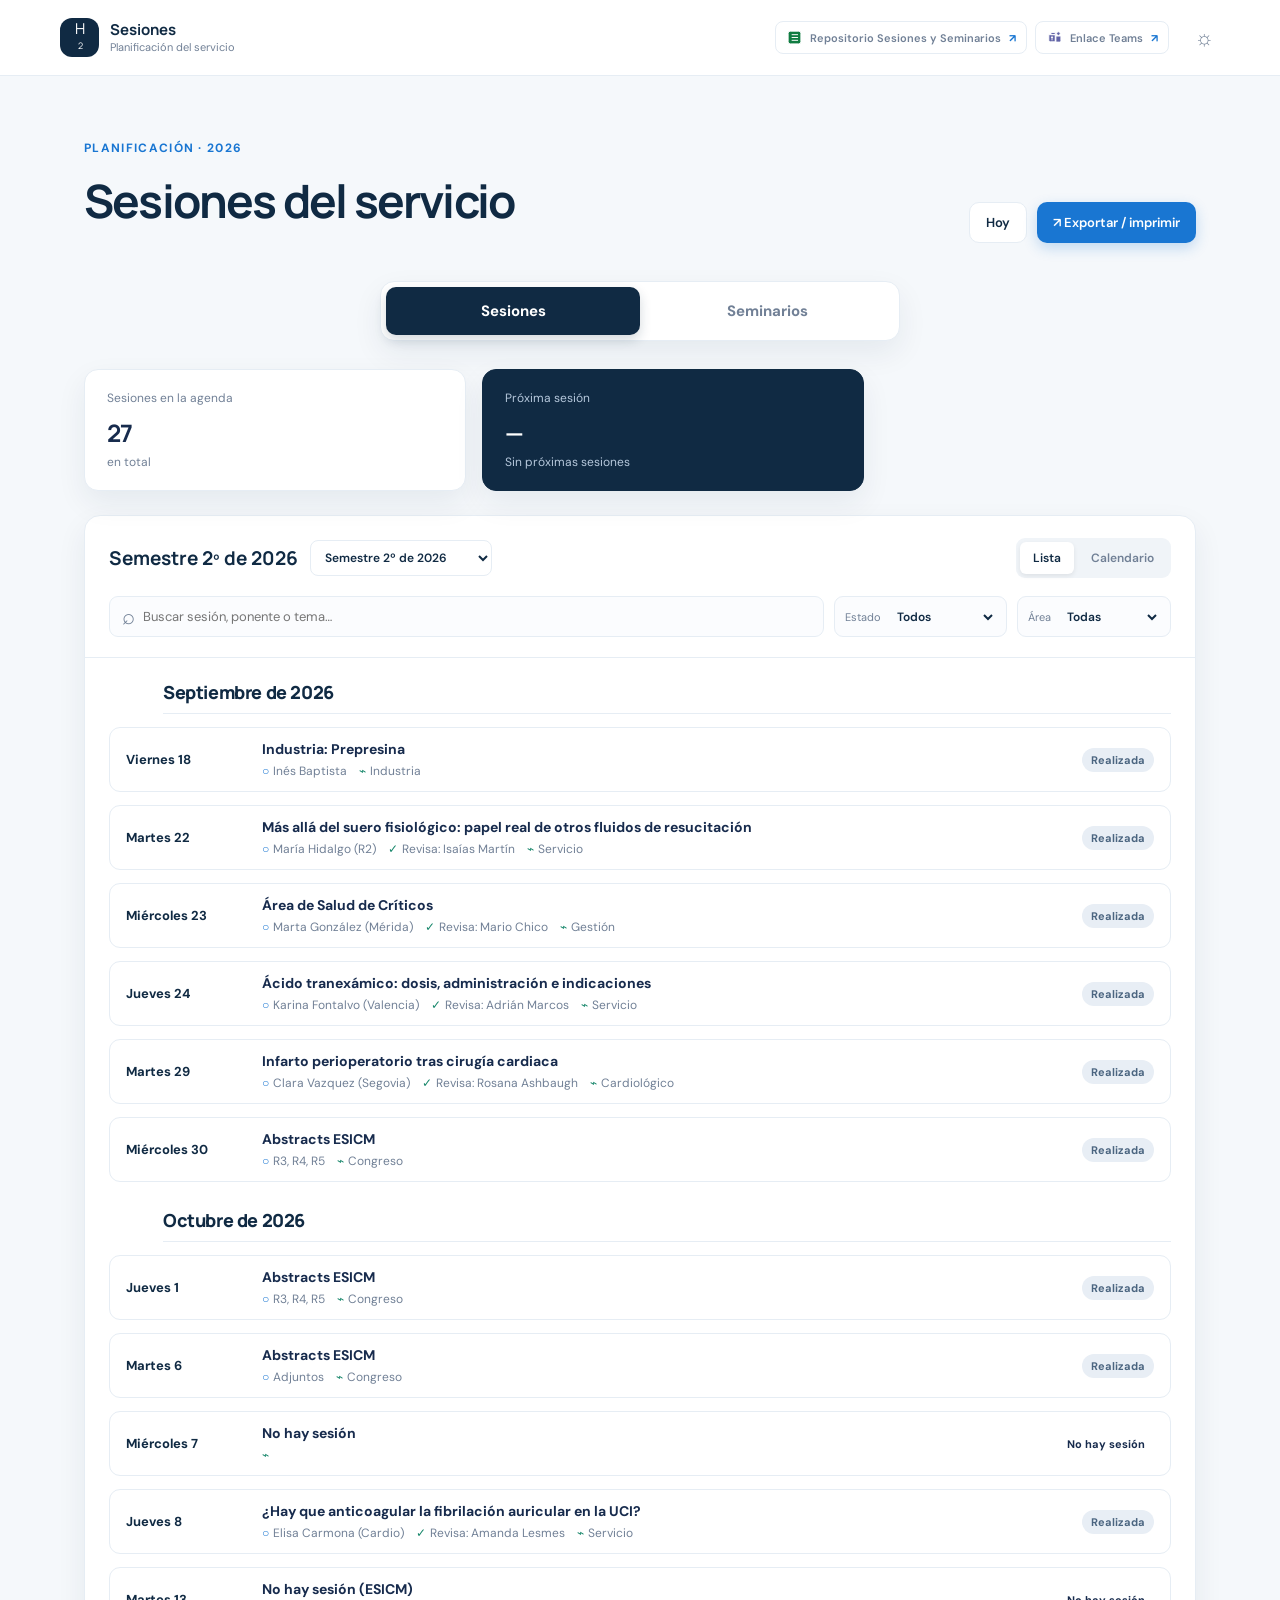
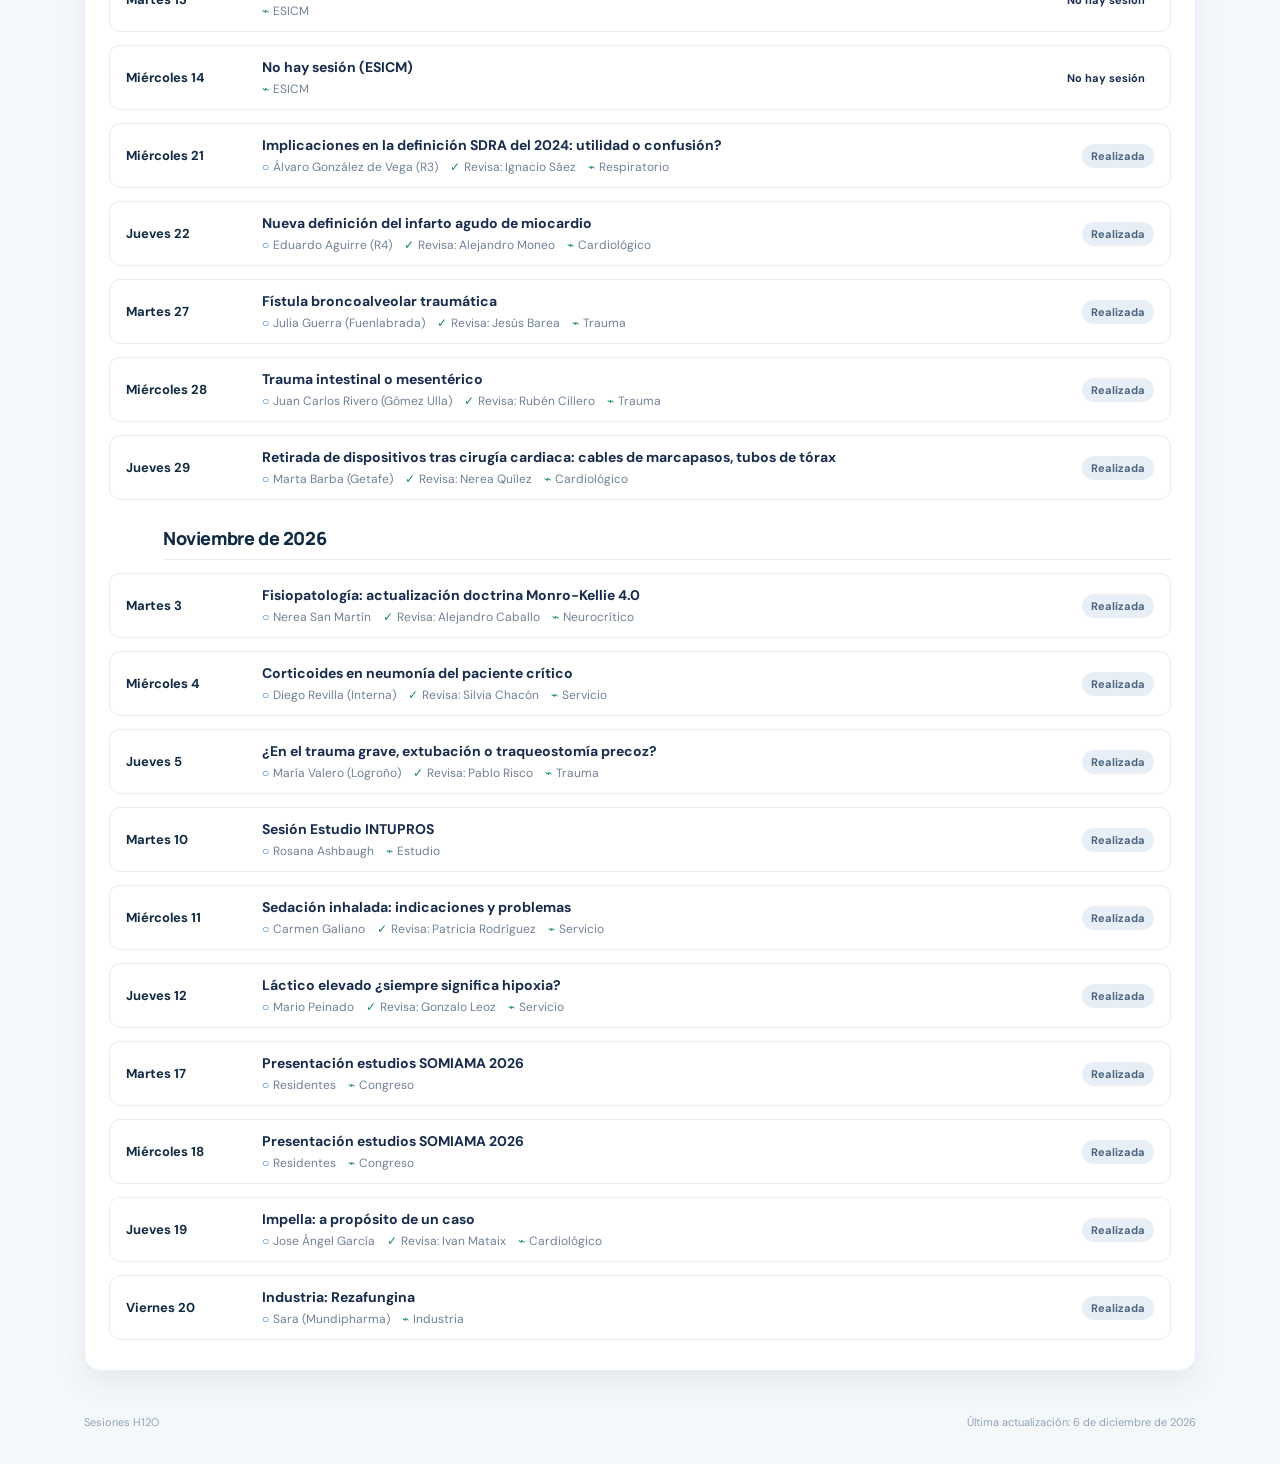
==== index.html @ ca8dd26e "Publish sessions and seminars agenda with local editor" ====
<!doctype html>
<html lang="es">
  <head>
    <meta charset="utf-8" />
    <meta name="viewport" content="width=device-width, initial-scale=1" />
    <meta name="theme-color" content="#102a43" />
    <title>Sesiones H12O | Planificación del servicio</title>
    <link rel="preconnect" href="https://fonts.googleapis.com" />
    <link rel="preconnect" href="https://fonts.gstatic.com" crossorigin />
    <link href="https://fonts.googleapis.com/css2?family=DM+Sans:wght@400;500;600;700&family=Manrope:wght@600;700;800&display=swap" rel="stylesheet" />
    <link rel="stylesheet" href="styles.css" />
  </head>
  <body>
    <header class="topbar">
      <a class="brand" href="#inicio" aria-label="Sesiones H12O, inicio">
        <span class="brand-mark">H<sub>2</sub>O</span>
        <span><strong>Sesiones</strong><small>Planificación del servicio</small></span>
      </a>
      <nav class="quick-links" aria-label="Enlaces rápidos">
        <a href="https://aiccm-my.sharepoint.com/:l:/g/personal/adrian_marcos_salud_madrid_org/JABqm1ikIPjQRIf4wmFkmtsaAZ9BObHApLgQug81bmZ-JEw?e=C9XsF9" target="_blank" rel="noopener"><svg class="ms-icon lists-icon" viewBox="0 0 24 24" aria-hidden="true"><rect x="3" y="3" width="18" height="18" rx="3"/><path d="M8 8h9M8 12h9M8 16h9M5.5 8h.01M5.5 12h.01M5.5 16h.01"/></svg><span>Repositorio Sesiones y Seminarios</span><b>↗</b></a>
        <a href="https://teams.microsoft.com/dl/launcher/launcher.html?url=%2F_%23%2Fl%2Fmeetup-join%2F19%3Ameeting_ZWM1ODY1NWEtOTNmMS00Y2UwLWI1NTAtMTExMzU0YTQxMTEw%40thread.v2%2F0%3Fcontext%3D%257b%2522Tid%2522%253a%2522281412e0-2f0e-4e2b-8790-1e1d44ea0a80%2522%252c%2522Oid%2522%253a%252284a345af-5e17-43b2-ba12-8ec4741c9b93%2522%252c%2522MessageId%2522%253a%25220%2522%257d%26anon%3Dtrue&type=meetup-join&deeplinkId=9195bc55-68a2-4620-807c-265ca3826a7e&directDl=true&msLaunch=true&enableMobilePage=true" target="_blank" rel="noopener"><svg class="ms-icon teams-icon" viewBox="0 0 24 24" aria-hidden="true"><circle cx="17.5" cy="6.5" r="2.5"/><path d="M14 10h7v6.5a2 2 0 0 1-2 2h-5zM4 8h9v10H6a2 2 0 0 1-2-2zM7 5h6v3H7zM7 12h3M8.5 10v6"/></svg><span>Enlace Teams</span><b>↗</b></a>
      </nav>
      <button class="icon-button" id="themeToggle" aria-label="Cambiar tema">☼</button>
    </header>

    <main id="inicio" class="shell">
      <section class="hero">
        <div>
          <p class="eyebrow">Planificación · 2026</p>
          <h1 id="pageTitle">Sesiones del servicio</h1>
        </div>
        <div class="hero-actions">
          <button class="button button-ghost" id="todayButton">Hoy</button>
          <button class="button button-primary" id="printButton">↗ Exportar / imprimir</button>
        </div>
      </section>

      <div class="mode-toggle" role="tablist" aria-label="Tipo de actividad">
        <button class="mode-button active" data-mode="sessions" role="tab">Sesiones</button>
        <button class="mode-button" data-mode="seminarios" role="tab">Seminarios</button>
      </div>

      <section class="stats" aria-label="Resumen de la agenda">
        <article class="stat-card"><span class="stat-label">Sesiones en la agenda</span><strong id="monthCount">0</strong><span class="stat-note">en total</span></article>
        <article class="stat-card accent"><span class="stat-label">Próxima sesión</span><strong id="nextDate">—</strong><span class="stat-note" id="nextTitle">Sin próximas sesiones</span></article>
      </section>

      <section id="agenda" class="workspace-panel">
        <div class="panel-toolbar">
          <div class="month-picker">
            <h2 id="monthTitle">Toda la agenda</h2>
            <select id="monthFilter" aria-label="Seleccionar semestre">
              <option value="all">Toda la agenda</option>
            </select>
          </div>
          <div class="view-switcher" role="tablist" aria-label="Vista de la agenda">
            <button class="view-button active" data-view="list" role="tab">Lista</button>
            <button class="view-button" data-view="calendar" role="tab">Calendario</button>
          </div>
        </div>

        <div class="filters">
          <label class="search-box"><span>⌕</span><input id="searchInput" type="search" placeholder="Buscar sesión, ponente o tema…" /></label>
          <label class="select-box"><span>Estado</span><select id="formatFilter"><option value="all">Todos</option></select></label>
          <label class="select-box"><span>Área</span><select id="areaFilter"><option value="all">Todas</option></select></label>
        </div>

        <div id="agendaView" class="agenda-view"></div>
        <div id="emptyState" class="empty-state" hidden><span class="empty-icon">◌</span><h3>No hay sesiones que coincidan</h3><p>Prueba a cambiar la búsqueda o los filtros.</p></div>
      </section>

    </main>

    <footer id="archivo" class="footer"><span>Sesiones H12O</span><span>Última actualización: <time id="updatedAt"></time></span></footer>
    <script src="data.js"></script>
    <script src="seminarios/data.js"></script>
    <script src="app.js"></script>
  </body>
</html>
---- styles.css ----
:root { --navy:#102a43; --blue:#1976d2; --blue-soft:#e8f1fb; --ink:#172b4d; --muted:#718096; --line:#e6edf4; --canvas:#f5f8fb; --white:#fff; --green:#16866a; --amber:#ad6b00; --shadow:0 12px 30px rgba(16,42,67,.07); }
* { box-sizing:border-box; }
html { scroll-behavior:smooth; }
body { margin:0; background:var(--canvas); color:var(--ink); font-family:'DM Sans',sans-serif; }
.topbar { height:76px; padding:0 max(24px, calc((100vw - 1160px)/2)); display:flex; align-items:center; justify-content:space-between; background:var(--white); border-bottom:1px solid var(--line); }
.brand { display:flex; align-items:center; gap:11px; color:var(--navy); text-decoration:none; }
.brand-mark { width:39px; height:39px; display:grid; place-items:center; border-radius:12px; background:var(--navy); color:white; font-family:Manrope,sans-serif; font-size:15px; letter-spacing:-1px; }
.brand-mark sub { font-size:9px; }
.brand strong,.brand small { display:block; line-height:1.15; }.brand strong { font-family:Manrope,sans-serif; font-size:15px; }.brand small { color:var(--muted); font-size:11px; margin-top:3px; }
.quick-links { display:flex; align-items:center; gap:8px; margin-left:auto; margin-right:20px; }.quick-links a { display:flex; align-items:center; gap:7px; color:var(--muted); text-decoration:none; border:1px solid var(--line); border-radius:8px; padding:7px 10px; font-size:11px; font-weight:600; background:var(--white); }.quick-links a:hover { color:var(--blue); border-color:#b9d4ef; }.quick-links b { color:var(--blue); margin-left:1px; font-weight:700; }.ms-icon { width:17px; height:17px; flex:0 0 17px; }.lists-icon { fill:#107c41; stroke:#fff; stroke-width:1.35; }.teams-icon { fill:#6264a7; stroke:#fff; stroke-width:1.25; }
.topnav { display:flex; gap:28px; height:100%; align-items:center; }.topnav a { color:var(--muted); text-decoration:none; font-size:14px; font-weight:600; height:100%; display:grid; place-items:center; border-bottom:2px solid transparent; }.topnav a.active,.topnav a:hover { color:var(--navy); border-color:var(--blue); }
.icon-button,.round-button { border:0; background:transparent; color:var(--muted); cursor:pointer; }.icon-button { font-size:21px; }
.shell { max-width:1160px; margin:auto; padding:64px 24px 44px; }.hero { display:flex; justify-content:space-between; align-items:flex-end; gap:24px; margin-bottom:38px; }.eyebrow { color:var(--blue); font-weight:700; font-size:12px; letter-spacing:.11em; text-transform:uppercase; margin:0 0 13px; }.hero h1 { font-family:Manrope,sans-serif; font-size:clamp(30px,4vw,46px); letter-spacing:-1.8px; margin:0 0 11px; color:var(--navy); }.hero-copy { color:var(--muted); margin:0; font-size:16px; }.hero-actions { display:flex; gap:10px; }.button { border:0; border-radius:10px; padding:11px 16px; font:600 13px 'DM Sans'; cursor:pointer; }.button-primary { background:var(--blue); color:white; box-shadow:0 5px 14px rgba(25,118,210,.24); }.button-ghost { color:var(--navy); background:white; border:1px solid var(--line); }
.mode-toggle { display:flex; width:min(520px,100%); margin:0 auto 28px; padding:5px; border:1px solid var(--line); border-radius:14px; background:var(--white); box-shadow:var(--shadow); }.mode-button { flex:1; border:0; border-radius:10px; padding:14px 18px; background:transparent; color:var(--muted); font:700 15px 'DM Sans'; cursor:pointer; }.mode-button.active { background:var(--navy); color:white; box-shadow:0 5px 12px rgba(16,42,67,.18); }
.stats { display:grid; grid-template-columns:repeat(2,minmax(0,1fr)); gap:16px; margin-bottom:24px; max-width:780px; }.stat-card { background:var(--white); border:1px solid var(--line); border-radius:14px; padding:20px 22px; box-shadow:var(--shadow); }.stat-card.accent { background:var(--navy); color:white; border-color:var(--navy); }.stat-label,.stat-note { display:block; font-size:12px; }.stat-label { color:var(--muted); margin-bottom:10px; }.accent .stat-label,.accent .stat-note { color:#b6c8dc; }.stat-card strong { display:block; font-family:Manrope,sans-serif; font-size:24px; letter-spacing:-.7px; margin-bottom:5px; }.stat-note { color:var(--muted); }
.workspace-panel { background:var(--white); border:1px solid var(--line); border-radius:16px; box-shadow:var(--shadow); overflow:hidden; }.panel-toolbar { display:flex; align-items:center; justify-content:space-between; padding:22px 24px 18px; }.month-picker { display:flex; align-items:center; gap:13px; }.month-picker h2 { min-width:174px; text-align:center; margin:0; font:700 19px Manrope,sans-serif; color:var(--navy); }.round-button { width:28px; height:28px; font-size:28px; line-height:20px; border-radius:50%; }.round-button:hover { background:var(--blue-soft); color:var(--blue); }.view-switcher { display:flex; gap:4px; background:#f0f4f8; padding:4px; border-radius:9px; }.view-button { border:0; padding:8px 13px; border-radius:6px; background:transparent; color:var(--muted); font:600 12px 'DM Sans'; cursor:pointer; }.view-button.active { background:white; color:var(--navy); box-shadow:0 2px 5px rgba(0,0,0,.08); }
.filters { display:flex; gap:10px; padding:0 24px 20px; border-bottom:1px solid var(--line); }.search-box,.select-box { border:1px solid var(--line); border-radius:9px; display:flex; align-items:center; background:#fbfcfe; }.search-box { flex:1; padding:0 12px; gap:8px; }.search-box span { font-size:22px; color:var(--muted); }.search-box input { border:0; outline:0; background:transparent; padding:11px 0; width:100%; font:13px 'DM Sans'; color:var(--ink); }.select-box { padding:0 10px; gap:8px; }.select-box span { color:var(--muted); font-size:11px; }.select-box select { border:0; outline:0; background:transparent; color:var(--navy); font:600 12px 'DM Sans'; padding:10px 4px; }
.agenda-view { padding:10px 24px 22px; }.day-group { margin-top:13px; }.session-row { display:grid; grid-template-columns:120px 1fr auto; align-items:center; gap:16px; margin:0 0 8px; padding:12px 16px; border:1px solid var(--line); border-radius:11px; transition:.2s ease; }.session-row:hover { border-color:#b9d4ef; box-shadow:0 5px 16px rgba(25,118,210,.09); transform:translateY(-1px); }.session-day { color:var(--navy); font-weight:700; font-size:13px; }.session-title { font-size:14px; font-weight:700; margin-bottom:5px; }.session-meta { display:flex; gap:12px; color:var(--muted); font-size:12px; flex-wrap:wrap; }.session-meta span::before { margin-right:4px; }.session-meta .owner::before { content:'○'; color:var(--blue); }.session-meta .reviewer::before { content:'✓'; color:var(--green); }.session-meta .area::before { content:'⌁'; color:var(--green); }.badge { white-space:nowrap; padding:5px 9px; border-radius:99px; font-size:11px; font-weight:700; }.badge-programada { background:#e7f6ef; color:var(--green); }.badge-no-hay-sesion { background:#f2f4f7; color:var(--muted); }
.calendar { display:grid; grid-template-columns:repeat(7,1fr); gap:1px; background:var(--line); border:1px solid var(--line); }.calendar-head { background:#f7f9fc; padding:12px; color:var(--muted); font-size:11px; font-weight:700; text-transform:uppercase; }.calendar-cell { min-height:115px; padding:9px; background:white; }.calendar-date { font-weight:700; font-size:12px; color:var(--muted); }.calendar-event { margin-top:8px; padding:7px; border-radius:7px; background:var(--blue-soft); color:var(--navy); font-size:11px; line-height:1.3; }.calendar-event strong { display:block; font-size:10px; color:var(--blue); margin-bottom:2px; }.empty-state { padding:50px 20px 62px; text-align:center; }.empty-icon { font-size:34px; color:#aac0d5; }.empty-state h3 { margin:10px 0 5px; font:700 17px Manrope,sans-serif; }.empty-state p { color:var(--muted); font-size:13px; margin:0; }
.info-strip { display:flex; justify-content:space-between; align-items:center; margin-top:22px; padding:18px 22px; background:var(--blue-soft); border-radius:14px; color:var(--navy); }.info-strip>div { display:flex; align-items:center; gap:13px; }.strip-icon { width:32px; height:32px; display:grid; place-items:center; background:white; border-radius:9px; color:var(--blue); }.info-strip strong { font-size:13px; }.info-strip p { margin:3px 0 0; color:#57708b; font-size:12px; }.info-strip a { color:var(--blue); text-decoration:none; font-weight:700; font-size:12px; }.info-strip a span { font-size:18px; margin-left:4px; }.footer { max-width:1160px; margin:auto; padding:0 24px 35px; display:flex; justify-content:space-between; color:#91a2b5; font-size:11px; }
@media (max-width:700px) { .topbar { height:auto; min-height:66px; padding:12px 16px; flex-wrap:wrap; gap:10px; }.quick-links { order:3; width:100%; margin:0; }.quick-links a { flex:1; text-align:center; overflow:hidden; text-overflow:ellipsis; white-space:nowrap; }.shell { padding:38px 14px 30px; }.hero { display:block; }.hero-actions { margin-top:22px; }.button { flex:1; }.stats { gap:8px; }.stat-card { padding:15px 12px; }.stat-card strong { font-size:18px; }.stat-note { font-size:10px; }.panel-toolbar { padding:18px 14px 15px; display:block; }.view-switcher { margin-top:16px; width:max-content; }.filters { padding:0 14px 15px; flex-wrap:wrap; }.search-box { flex-basis:100%; }.select-box { flex:1; }.agenda-view { padding:9px 14px 16px; }.session-row { grid-template-columns:95px 1fr auto; gap:8px; margin-left:0; padding:10px 8px; }.session-day { font-size:11px; }.session-title { font-size:12px; }.session-meta { grid-column:2; grid-row:2; }.session-row .badge { grid-column:3; grid-row:1; }.calendar-cell { min-height:88px; padding:5px; }.calendar-head { padding:8px 3px; font-size:9px; text-align:center; }.calendar-event { padding:4px; font-size:9px; }.info-strip { align-items:flex-start; gap:15px; }.info-strip a { display:none; }.footer { padding:0 14px 25px; } }
@media (prefers-color-scheme:dark) { }
body .badge-realizada { background:#e8eef5; color:#4b6580; }
body.dark { --canvas:#0b1726; --white:#122238; --ink:#e7eef7; --navy:#f2f7fc; --muted:#9db0c5; --line:#263b52; --blue-soft:#183b5b; --shadow:0 12px 30px rgba(0,0,0,.18); }
body.dark .topbar, body.dark .stat-card, body.dark .workspace-panel, body.dark .calendar-cell { background:var(--white); }
body.dark .search-box, body.dark .select-box, body.dark .calendar-head { background:#0e1c2e; }
body.dark .view-switcher { background:#0e1c2e; }
body.dark .view-button.active { background:#203650; }
body.dark .button-ghost { background:var(--white); color:var(--navy); }
body.dark .calendar-event { color:#dceafa; }
.month-block { margin-bottom:26px; }.month-block:last-child { margin-bottom:0; }.month-block > h3 { margin:12px 0 7px 54px; color:var(--navy); font:800 18px Manrope,sans-serif; letter-spacing:-.4px; border-bottom:1px solid var(--line); padding-bottom:9px; }
.month-picker { display:flex; align-items:center; gap:12px; }.month-picker select { border:1px solid var(--line); border-radius:8px; background:var(--white); color:var(--navy); padding:8px 28px 8px 10px; font:600 12px 'DM Sans'; }.calendar-month { margin:12px 0 24px; }.calendar-month h3 { margin:0 0 10px; font:800 18px Manrope,sans-serif; color:var(--navy); }.calendar-event { display:flex; flex-direction:column; gap:3px; }.calendar-event strong { font-size:11px; line-height:1.25; }.calendar-event span { font-size:10px; color:var(--muted); line-height:1.25; }.calendar-event em { margin-top:2px; font-size:9px; color:var(--blue); font-style:normal; font-weight:700; }
@media print {
  @page { size:A4; margin:12mm; }
  body { background:#fff; color:#172b4d; }
  .topbar, .hero-actions, .mode-toggle, .stats, .filters, .info-strip, .footer, .empty-state, .panel-toolbar { display:none !important; }
  .shell { max-width:none; padding:0; }
  .workspace-panel { border:0; box-shadow:none; }
  .agenda-view { padding:0; }
  .month-block { margin-bottom:0; break-before:auto; break-after:auto; break-inside:auto; page-break-before:auto; page-break-after:auto; page-break-inside:auto; }
  .month-block:last-child { margin-bottom:0; }
  .month-block > h3 { break-before:auto; break-after:avoid; page-break-before:auto; page-break-after:avoid; }
  .day-group, .session-row { break-inside:auto; page-break-inside:auto; }
  .calendar-month { height:auto; max-height:none; min-height:0; overflow:visible; break-after:page; page-break-after:always; }
  .calendar-month:last-child { break-after:auto; page-break-after:auto; }
  .calendar-month h3 { margin:0 0 4mm; font-size:15px; }
  .calendar { height:auto; grid-auto-rows:minmax(24mm, auto); }
  .calendar-head { padding:2mm 1mm; font-size:8px; }
  .calendar-cell { min-height:24mm; height:auto; padding:1.5mm; overflow:hidden; }
  .calendar-date { font-size:9px; }
  .calendar-event { margin-top:1mm; padding:1.2mm; gap:.7mm; max-height:22mm; overflow:hidden; font-size:6.5px; line-height:1.05; }
  .calendar-event strong { display:-webkit-box; -webkit-line-clamp:3; -webkit-box-orient:vertical; overflow:hidden; font-size:6.5px; line-height:1.05; }
  .calendar-event span { display:block; white-space:nowrap; overflow:hidden; text-overflow:ellipsis; font-size:6.5px; line-height:1.08; }
  .calendar-event em { font-size:6px; line-height:1; }
  .month-block > h3 { margin:0 0 5px; padding-bottom:5px; font-size:16px; }
  .day-group { margin-top:5px; }
  .day-heading { padding:3px 0; gap:8px; }
  .day-heading time { width:27px; height:27px; font-size:11px; }
  .day-name, .day-date { font-size:10px; }
  .session-row { margin:0 0 3px; padding:5px 7px; gap:8px; grid-template-columns:30mm 1fr auto; }
  .session-day, .session-meta, .badge { font-size:9px; }
  .session-title { font-size:10px; margin-bottom:2px; }
  .badge { padding:3px 5px; }
}
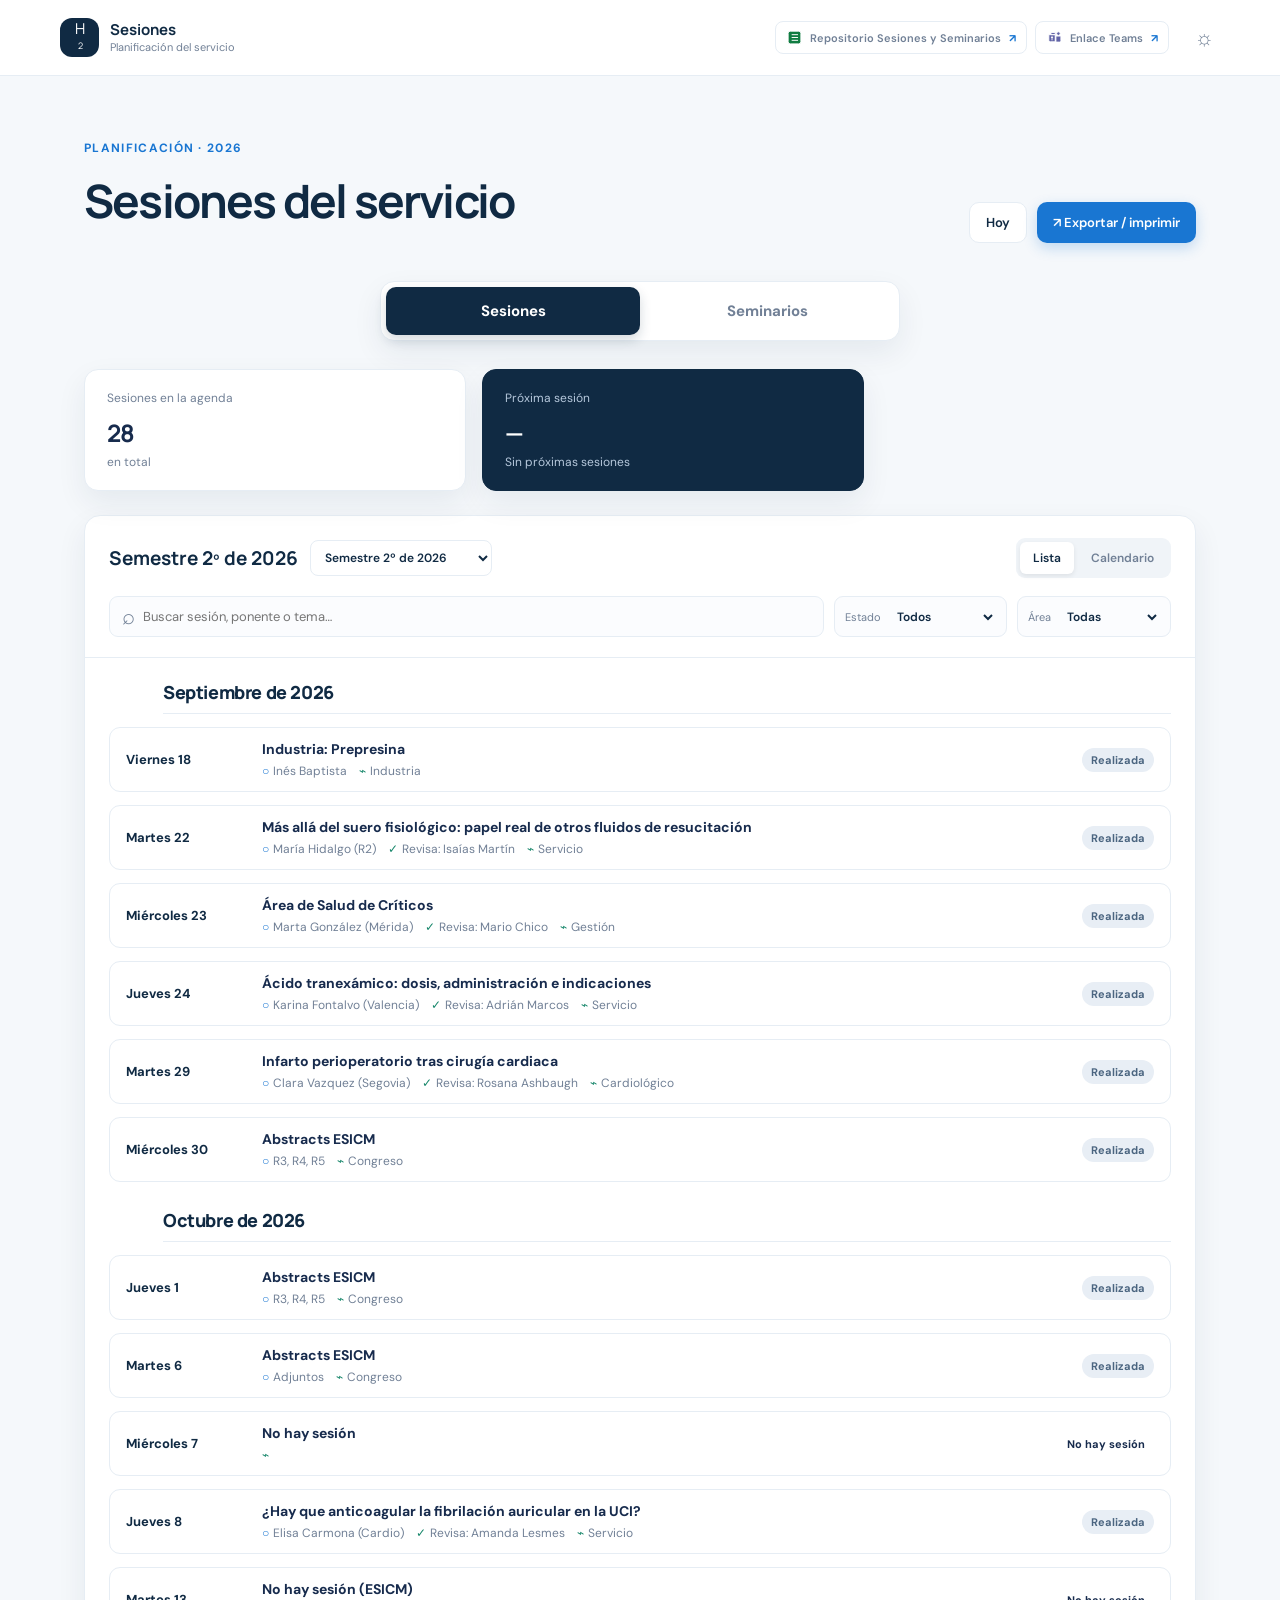
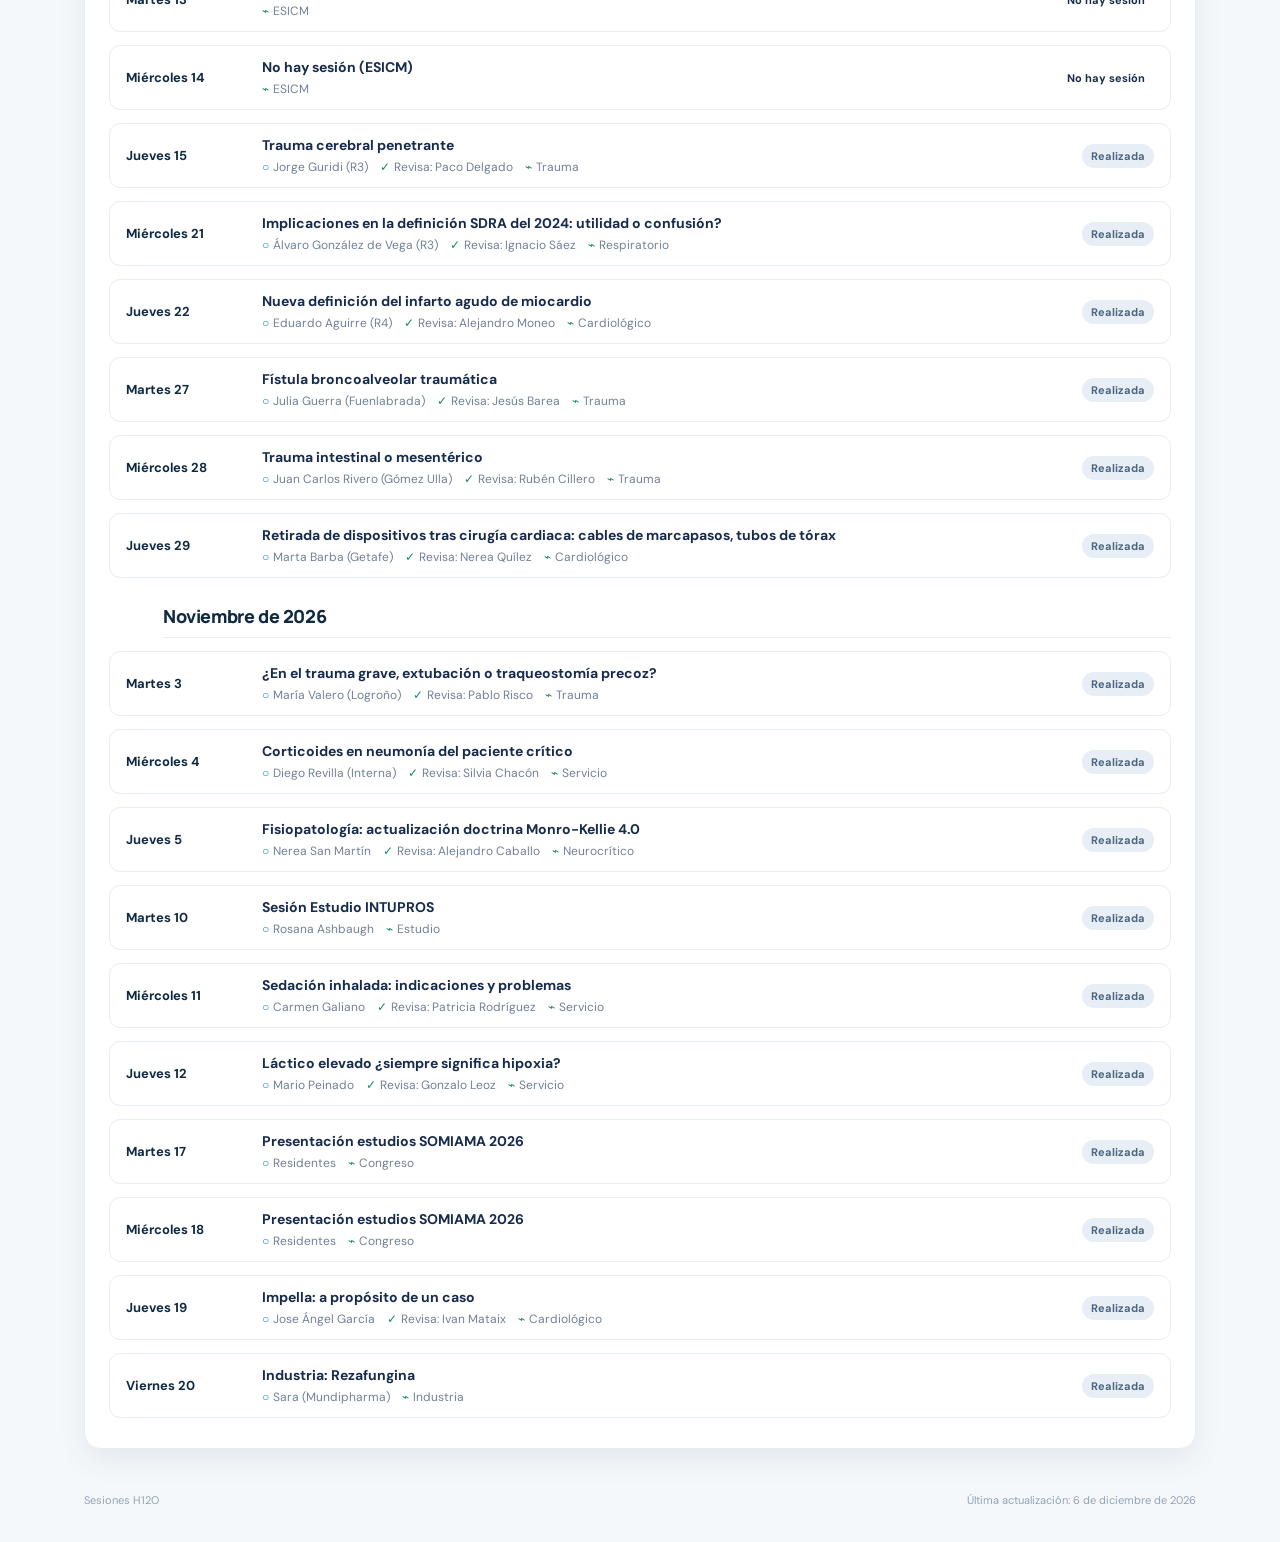
==== commit e006a3f1: "Refine agenda navigation, printing, and next session focus" ====
--- a/styles.css
+++ b/styles.css
@@ -16,6 +16,7 @@
 .workspace-panel { background:var(--white); border:1px solid var(--line); border-radius:16px; box-shadow:var(--shadow); overflow:hidden; }.panel-toolbar { display:flex; align-items:center; justify-content:space-between; padding:22px 24px 18px; }.month-picker { display:flex; align-items:center; gap:13px; }.month-picker h2 { min-width:174px; text-align:center; margin:0; font:700 19px Manrope,sans-serif; color:var(--navy); }.round-button { width:28px; height:28px; font-size:28px; line-height:20px; border-radius:50%; }.round-button:hover { background:var(--blue-soft); color:var(--blue); }.view-switcher { display:flex; gap:4px; background:#f0f4f8; padding:4px; border-radius:9px; }.view-button { border:0; padding:8px 13px; border-radius:6px; background:transparent; color:var(--muted); font:600 12px 'DM Sans'; cursor:pointer; }.view-button.active { background:white; color:var(--navy); box-shadow:0 2px 5px rgba(0,0,0,.08); }
 .filters { display:flex; gap:10px; padding:0 24px 20px; border-bottom:1px solid var(--line); }.search-box,.select-box { border:1px solid var(--line); border-radius:9px; display:flex; align-items:center; background:#fbfcfe; }.search-box { flex:1; padding:0 12px; gap:8px; }.search-box span { font-size:22px; color:var(--muted); }.search-box input { border:0; outline:0; background:transparent; padding:11px 0; width:100%; font:13px 'DM Sans'; color:var(--ink); }.select-box { padding:0 10px; gap:8px; }.select-box span { color:var(--muted); font-size:11px; }.select-box select { border:0; outline:0; background:transparent; color:var(--navy); font:600 12px 'DM Sans'; padding:10px 4px; }
 .agenda-view { padding:10px 24px 22px; }.day-group { margin-top:13px; }.session-row { display:grid; grid-template-columns:120px 1fr auto; align-items:center; gap:16px; margin:0 0 8px; padding:12px 16px; border:1px solid var(--line); border-radius:11px; transition:.2s ease; }.session-row:hover { border-color:#b9d4ef; box-shadow:0 5px 16px rgba(25,118,210,.09); transform:translateY(-1px); }.session-day { color:var(--navy); font-weight:700; font-size:13px; }.session-title { font-size:14px; font-weight:700; margin-bottom:5px; }.session-meta { display:flex; gap:12px; color:var(--muted); font-size:12px; flex-wrap:wrap; }.session-meta span::before { margin-right:4px; }.session-meta .owner::before { content:'○'; color:var(--blue); }.session-meta .reviewer::before { content:'✓'; color:var(--green); }.session-meta .area::before { content:'⌁'; color:var(--green); }.badge { white-space:nowrap; padding:5px 9px; border-radius:99px; font-size:11px; font-weight:700; }.badge-programada { background:#e7f6ef; color:var(--green); }.badge-no-hay-sesion { background:#f2f4f7; color:var(--muted); }
+#next-session { border-color:var(--blue); box-shadow:0 0 0 3px var(--blue-soft); }
 .calendar { display:grid; grid-template-columns:repeat(7,1fr); gap:1px; background:var(--line); border:1px solid var(--line); }.calendar-head { background:#f7f9fc; padding:12px; color:var(--muted); font-size:11px; font-weight:700; text-transform:uppercase; }.calendar-cell { min-height:115px; padding:9px; background:white; }.calendar-date { font-weight:700; font-size:12px; color:var(--muted); }.calendar-event { margin-top:8px; padding:7px; border-radius:7px; background:var(--blue-soft); color:var(--navy); font-size:11px; line-height:1.3; }.calendar-event strong { display:block; font-size:10px; color:var(--blue); margin-bottom:2px; }.empty-state { padding:50px 20px 62px; text-align:center; }.empty-icon { font-size:34px; color:#aac0d5; }.empty-state h3 { margin:10px 0 5px; font:700 17px Manrope,sans-serif; }.empty-state p { color:var(--muted); font-size:13px; margin:0; }
 .info-strip { display:flex; justify-content:space-between; align-items:center; margin-top:22px; padding:18px 22px; background:var(--blue-soft); border-radius:14px; color:var(--navy); }.info-strip>div { display:flex; align-items:center; gap:13px; }.strip-icon { width:32px; height:32px; display:grid; place-items:center; background:white; border-radius:9px; color:var(--blue); }.info-strip strong { font-size:13px; }.info-strip p { margin:3px 0 0; color:#57708b; font-size:12px; }.info-strip a { color:var(--blue); text-decoration:none; font-weight:700; font-size:12px; }.info-strip a span { font-size:18px; margin-left:4px; }.footer { max-width:1160px; margin:auto; padding:0 24px 35px; display:flex; justify-content:space-between; color:#91a2b5; font-size:11px; }
 @media (max-width:700px) { .topbar { height:auto; min-height:66px; padding:12px 16px; flex-wrap:wrap; gap:10px; }.quick-links { order:3; width:100%; margin:0; }.quick-links a { flex:1; text-align:center; overflow:hidden; text-overflow:ellipsis; white-space:nowrap; }.shell { padding:38px 14px 30px; }.hero { display:block; }.hero-actions { margin-top:22px; }.button { flex:1; }.stats { gap:8px; }.stat-card { padding:15px 12px; }.stat-card strong { font-size:18px; }.stat-note { font-size:10px; }.panel-toolbar { padding:18px 14px 15px; display:block; }.view-switcher { margin-top:16px; width:max-content; }.filters { padding:0 14px 15px; flex-wrap:wrap; }.search-box { flex-basis:100%; }.select-box { flex:1; }.agenda-view { padding:9px 14px 16px; }.session-row { grid-template-columns:95px 1fr auto; gap:8px; margin-left:0; padding:10px 8px; }.session-day { font-size:11px; }.session-title { font-size:12px; }.session-meta { grid-column:2; grid-row:2; }.session-row .badge { grid-column:3; grid-row:1; }.calendar-cell { min-height:88px; padding:5px; }.calendar-head { padding:8px 3px; font-size:9px; text-align:center; }.calendar-event { padding:4px; font-size:9px; }.info-strip { align-items:flex-start; gap:15px; }.info-strip a { display:none; }.footer { padding:0 14px 25px; } }
@@ -31,16 +32,30 @@
 .month-block { margin-bottom:26px; }.month-block:last-child { margin-bottom:0; }.month-block > h3 { margin:12px 0 7px 54px; color:var(--navy); font:800 18px Manrope,sans-serif; letter-spacing:-.4px; border-bottom:1px solid var(--line); padding-bottom:9px; }
 .month-picker { display:flex; align-items:center; gap:12px; }.month-picker select { border:1px solid var(--line); border-radius:8px; background:var(--white); color:var(--navy); padding:8px 28px 8px 10px; font:600 12px 'DM Sans'; }.calendar-month { margin:12px 0 24px; }.calendar-month h3 { margin:0 0 10px; font:800 18px Manrope,sans-serif; color:var(--navy); }.calendar-event { display:flex; flex-direction:column; gap:3px; }.calendar-event strong { font-size:11px; line-height:1.25; }.calendar-event span { font-size:10px; color:var(--muted); line-height:1.25; }.calendar-event em { margin-top:2px; font-size:9px; color:var(--blue); font-style:normal; font-weight:700; }
 @media print {
-  @page { size:A4; margin:12mm; }
+  @page {
+    size:A4;
+    margin:32mm 12mm 12mm;
+    @top-right {
+      content:url("data:image/svg+xml,%3Csvg%20xmlns%3D%22http%3A%2F%2Fwww.w3.org%2F2000%2Fsvg%22%20width%3D%2224mm%22%20height%3D%2224mm%22%20viewBox%3D%220%200%2037%2037%22%3E%3Crect%20width%3D%22100%25%22%20height%3D%22100%25%22%20fill%3D%22white%22%2F%3E%3Cpath%20d%3D%22M4%204h1v1h-1z%20M5%204h1v1h-1z%20M6%204h1v1h-1z%20M7%204h1v1h-1z%20M8%204h1v1h-1z%20M9%204h1v1h-1z%20M10%204h1v1h-1z%20M15%204h1v1h-1z%20M16%204h1v1h-1z%20M18%204h1v1h-1z%20M22%204h1v1h-1z%20M26%204h1v1h-1z%20M27%204h1v1h-1z%20M28%204h1v1h-1z%20M29%204h1v1h-1z%20M30%204h1v1h-1z%20M31%204h1v1h-1z%20M32%204h1v1h-1z%20M4%205h1v1h-1z%20M10%205h1v1h-1z%20M12%205h1v1h-1z%20M13%205h1v1h-1z%20M14%205h1v1h-1z%20M15%205h1v1h-1z%20M16%205h1v1h-1z%20M17%205h1v1h-1z%20M18%205h1v1h-1z%20M21%205h1v1h-1z%20M24%205h1v1h-1z%20M26%205h1v1h-1z%20M32%205h1v1h-1z%20M4%206h1v1h-1z%20M6%206h1v1h-1z%20M7%206h1v1h-1z%20M8%206h1v1h-1z%20M10%206h1v1h-1z%20M12%206h1v1h-1z%20M14%206h1v1h-1z%20M16%206h1v1h-1z%20M18%206h1v1h-1z%20M26%206h1v1h-1z%20M28%206h1v1h-1z%20M29%206h1v1h-1z%20M30%206h1v1h-1z%20M32%206h1v1h-1z%20M4%207h1v1h-1z%20M6%207h1v1h-1z%20M7%207h1v1h-1z%20M8%207h1v1h-1z%20M10%207h1v1h-1z%20M12%207h1v1h-1z%20M13%207h1v1h-1z%20M15%207h1v1h-1z%20M16%207h1v1h-1z%20M17%207h1v1h-1z%20M18%207h1v1h-1z%20M21%207h1v1h-1z%20M22%207h1v1h-1z%20M23%207h1v1h-1z%20M24%207h1v1h-1z%20M26%207h1v1h-1z%20M28%207h1v1h-1z%20M29%207h1v1h-1z%20M30%207h1v1h-1z%20M32%207h1v1h-1z%20M4%208h1v1h-1z%20M6%208h1v1h-1z%20M7%208h1v1h-1z%20M8%208h1v1h-1z%20M10%208h1v1h-1z%20M13%208h1v1h-1z%20M15%208h1v1h-1z%20M16%208h1v1h-1z%20M17%208h1v1h-1z%20M21%208h1v1h-1z%20M22%208h1v1h-1z%20M23%208h1v1h-1z%20M24%208h1v1h-1z%20M26%208h1v1h-1z%20M28%208h1v1h-1z%20M29%208h1v1h-1z%20M30%208h1v1h-1z%20M32%208h1v1h-1z%20M4%209h1v1h-1z%20M10%209h1v1h-1z%20M13%209h1v1h-1z%20M17%209h1v1h-1z%20M18%209h1v1h-1z%20M20%209h1v1h-1z%20M21%209h1v1h-1z%20M26%209h1v1h-1z%20M32%209h1v1h-1z%20M4%2010h1v1h-1z%20M5%2010h1v1h-1z%20M6%2010h1v1h-1z%20M7%2010h1v1h-1z%20M8%2010h1v1h-1z%20M9%2010h1v1h-1z%20M10%2010h1v1h-1z%20M12%2010h1v1h-1z%20M14%2010h1v1h-1z%20M16%2010h1v1h-1z%20M18%2010h1v1h-1z%20M20%2010h1v1h-1z%20M22%2010h1v1h-1z%20M24%2010h1v1h-1z%20M26%2010h1v1h-1z%20M27%2010h1v1h-1z%20M28%2010h1v1h-1z%20M29%2010h1v1h-1z%20M30%2010h1v1h-1z%20M31%2010h1v1h-1z%20M32%2010h1v1h-1z%20M12%2011h1v1h-1z%20M14%2011h1v1h-1z%20M15%2011h1v1h-1z%20M16%2011h1v1h-1z%20M18%2011h1v1h-1z%20M23%2011h1v1h-1z%20M24%2011h1v1h-1z%20M4%2012h1v1h-1z%20M10%2012h1v1h-1z%20M12%2012h1v1h-1z%20M16%2012h1v1h-1z%20M19%2012h1v1h-1z%20M20%2012h1v1h-1z%20M21%2012h1v1h-1z%20M23%2012h1v1h-1z%20M25%2012h1v1h-1z%20M26%2012h1v1h-1z%20M29%2012h1v1h-1z%20M30%2012h1v1h-1z%20M31%2012h1v1h-1z%20M5%2013h1v1h-1z%20M6%2013h1v1h-1z%20M9%2013h1v1h-1z%20M12%2013h1v1h-1z%20M16%2013h1v1h-1z%20M17%2013h1v1h-1z%20M18%2013h1v1h-1z%20M19%2013h1v1h-1z%20M20%2013h1v1h-1z%20M23%2013h1v1h-1z%20M24%2013h1v1h-1z%20M25%2013h1v1h-1z%20M27%2013h1v1h-1z%20M28%2013h1v1h-1z%20M30%2013h1v1h-1z%20M31%2013h1v1h-1z%20M4%2014h1v1h-1z%20M5%2014h1v1h-1z%20M6%2014h1v1h-1z%20M7%2014h1v1h-1z%20M8%2014h1v1h-1z%20M10%2014h1v1h-1z%20M11%2014h1v1h-1z%20M12%2014h1v1h-1z%20M13%2014h1v1h-1z%20M15%2014h1v1h-1z%20M16%2014h1v1h-1z%20M17%2014h1v1h-1z%20M18%2014h1v1h-1z%20M19%2014h1v1h-1z%20M21%2014h1v1h-1z%20M22%2014h1v1h-1z%20M25%2014h1v1h-1z%20M26%2014h1v1h-1z%20M4%2015h1v1h-1z%20M6%2015h1v1h-1z%20M12%2015h1v1h-1z%20M13%2015h1v1h-1z%20M14%2015h1v1h-1z%20M15%2015h1v1h-1z%20M16%2015h1v1h-1z%20M17%2015h1v1h-1z%20M23%2015h1v1h-1z%20M26%2015h1v1h-1z%20M28%2015h1v1h-1z%20M29%2015h1v1h-1z%20M4%2016h1v1h-1z%20M5%2016h1v1h-1z%20M6%2016h1v1h-1z%20M10%2016h1v1h-1z%20M11%2016h1v1h-1z%20M16%2016h1v1h-1z%20M17%2016h1v1h-1z%20M20%2016h1v1h-1z%20M23%2016h1v1h-1z%20M24%2016h1v1h-1z%20M25%2016h1v1h-1z%20M26%2016h1v1h-1z%20M32%2016h1v1h-1z%20M4%2017h1v1h-1z%20M7%2017h1v1h-1z%20M8%2017h1v1h-1z%20M13%2017h1v1h-1z%20M15%2017h1v1h-1z%20M16%2017h1v1h-1z%20M19%2017h1v1h-1z%20M20%2017h1v1h-1z%20M22%2017h1v1h-1z%20M23%2017h1v1h-1z%20M24%2017h1v1h-1z%20M26%2017h1v1h-1z%20M27%2017h1v1h-1z%20M28%2017h1v1h-1z%20M31%2017h1v1h-1z%20M32%2017h1v1h-1z%20M4%2018h1v1h-1z%20M5%2018h1v1h-1z%20M6%2018h1v1h-1z%20M7%2018h1v1h-1z%20M10%2018h1v1h-1z%20M12%2018h1v1h-1z%20M13%2018h1v1h-1z%20M14%2018h1v1h-1z%20M16%2018h1v1h-1z%20M19%2018h1v1h-1z%20M20%2018h1v1h-1z%20M24%2018h1v1h-1z%20M26%2018h1v1h-1z%20M27%2018h1v1h-1z%20M28%2018h1v1h-1z%20M29%2018h1v1h-1z%20M30%2018h1v1h-1z%20M5%2019h1v1h-1z%20M6%2019h1v1h-1z%20M9%2019h1v1h-1z%20M15%2019h1v1h-1z%20M16%2019h1v1h-1z%20M30%2019h1v1h-1z%20M32%2019h1v1h-1z%20M7%2020h1v1h-1z%20M10%2020h1v1h-1z%20M11%2020h1v1h-1z%20M12%2020h1v1h-1z%20M15%2020h1v1h-1z%20M21%2020h1v1h-1z%20M24%2020h1v1h-1z%20M27%2020h1v1h-1z%20M29%2020h1v1h-1z%20M30%2020h1v1h-1z%20M4%2021h1v1h-1z%20M5%2021h1v1h-1z%20M7%2021h1v1h-1z%20M8%2021h1v1h-1z%20M13%2021h1v1h-1z%20M14%2021h1v1h-1z%20M16%2021h1v1h-1z%20M17%2021h1v1h-1z%20M18%2021h1v1h-1z%20M19%2021h1v1h-1z%20M23%2021h1v1h-1z%20M24%2021h1v1h-1z%20M26%2021h1v1h-1z%20M27%2021h1v1h-1z%20M28%2021h1v1h-1z%20M30%2021h1v1h-1z%20M31%2021h1v1h-1z%20M32%2021h1v1h-1z%20M4%2022h1v1h-1z%20M5%2022h1v1h-1z%20M8%2022h1v1h-1z%20M9%2022h1v1h-1z%20M10%2022h1v1h-1z%20M15%2022h1v1h-1z%20M16%2022h1v1h-1z%20M19%2022h1v1h-1z%20M22%2022h1v1h-1z%20M23%2022h1v1h-1z%20M24%2022h1v1h-1z%20M26%2022h1v1h-1z%20M28%2022h1v1h-1z%20M29%2022h1v1h-1z%20M32%2022h1v1h-1z%20M4%2023h1v1h-1z%20M6%2023h1v1h-1z%20M7%2023h1v1h-1z%20M11%2023h1v1h-1z%20M12%2023h1v1h-1z%20M14%2023h1v1h-1z%20M16%2023h1v1h-1z%20M17%2023h1v1h-1z%20M19%2023h1v1h-1z%20M25%2023h1v1h-1z%20M26%2023h1v1h-1z%20M27%2023h1v1h-1z%20M28%2023h1v1h-1z%20M4%2024h1v1h-1z%20M7%2024h1v1h-1z%20M10%2024h1v1h-1z%20M13%2024h1v1h-1z%20M18%2024h1v1h-1z%20M19%2024h1v1h-1z%20M20%2024h1v1h-1z%20M21%2024h1v1h-1z%20M23%2024h1v1h-1z%20M24%2024h1v1h-1z%20M25%2024h1v1h-1z%20M26%2024h1v1h-1z%20M27%2024h1v1h-1z%20M28%2024h1v1h-1z%20M30%2024h1v1h-1z%20M31%2024h1v1h-1z%20M32%2024h1v1h-1z%20M12%2025h1v1h-1z%20M13%2025h1v1h-1z%20M15%2025h1v1h-1z%20M18%2025h1v1h-1z%20M19%2025h1v1h-1z%20M21%2025h1v1h-1z%20M22%2025h1v1h-1z%20M24%2025h1v1h-1z%20M28%2025h1v1h-1z%20M29%2025h1v1h-1z%20M4%2026h1v1h-1z%20M5%2026h1v1h-1z%20M6%2026h1v1h-1z%20M7%2026h1v1h-1z%20M8%2026h1v1h-1z%20M9%2026h1v1h-1z%20M10%2026h1v1h-1z%20M14%2026h1v1h-1z%20M16%2026h1v1h-1z%20M19%2026h1v1h-1z%20M20%2026h1v1h-1z%20M22%2026h1v1h-1z%20M23%2026h1v1h-1z%20M24%2026h1v1h-1z%20M26%2026h1v1h-1z%20M28%2026h1v1h-1z%20M29%2026h1v1h-1z%20M30%2026h1v1h-1z%20M4%2027h1v1h-1z%20M10%2027h1v1h-1z%20M13%2027h1v1h-1z%20M14%2027h1v1h-1z%20M15%2027h1v1h-1z%20M16%2027h1v1h-1z%20M18%2027h1v1h-1z%20M20%2027h1v1h-1z%20M23%2027h1v1h-1z%20M24%2027h1v1h-1z%20M28%2027h1v1h-1z%20M32%2027h1v1h-1z%20M4%2028h1v1h-1z%20M6%2028h1v1h-1z%20M7%2028h1v1h-1z%20M8%2028h1v1h-1z%20M10%2028h1v1h-1z%20M13%2028h1v1h-1z%20M15%2028h1v1h-1z%20M16%2028h1v1h-1z%20M17%2028h1v1h-1z%20M18%2028h1v1h-1z%20M19%2028h1v1h-1z%20M20%2028h1v1h-1z%20M23%2028h1v1h-1z%20M24%2028h1v1h-1z%20M25%2028h1v1h-1z%20M26%2028h1v1h-1z%20M27%2028h1v1h-1z%20M28%2028h1v1h-1z%20M29%2028h1v1h-1z%20M32%2028h1v1h-1z%20M4%2029h1v1h-1z%20M6%2029h1v1h-1z%20M7%2029h1v1h-1z%20M8%2029h1v1h-1z%20M10%2029h1v1h-1z%20M13%2029h1v1h-1z%20M14%2029h1v1h-1z%20M15%2029h1v1h-1z%20M17%2029h1v1h-1z%20M18%2029h1v1h-1z%20M19%2029h1v1h-1z%20M20%2029h1v1h-1z%20M21%2029h1v1h-1z%20M22%2029h1v1h-1z%20M25%2029h1v1h-1z%20M29%2029h1v1h-1z%20M30%2029h1v1h-1z%20M32%2029h1v1h-1z%20M4%2030h1v1h-1z%20M6%2030h1v1h-1z%20M7%2030h1v1h-1z%20M8%2030h1v1h-1z%20M10%2030h1v1h-1z%20M14%2030h1v1h-1z%20M17%2030h1v1h-1z%20M19%2030h1v1h-1z%20M21%2030h1v1h-1z%20M23%2030h1v1h-1z%20M25%2030h1v1h-1z%20M26%2030h1v1h-1z%20M27%2030h1v1h-1z%20M28%2030h1v1h-1z%20M29%2030h1v1h-1z%20M30%2030h1v1h-1z%20M31%2030h1v1h-1z%20M4%2031h1v1h-1z%20M10%2031h1v1h-1z%20M13%2031h1v1h-1z%20M14%2031h1v1h-1z%20M17%2031h1v1h-1z%20M19%2031h1v1h-1z%20M23%2031h1v1h-1z%20M27%2031h1v1h-1z%20M29%2031h1v1h-1z%20M30%2031h1v1h-1z%20M32%2031h1v1h-1z%20M4%2032h1v1h-1z%20M5%2032h1v1h-1z%20M6%2032h1v1h-1z%20M7%2032h1v1h-1z%20M8%2032h1v1h-1z%20M9%2032h1v1h-1z%20M10%2032h1v1h-1z%20M12%2032h1v1h-1z%20M21%2032h1v1h-1z%20M23%2032h1v1h-1z%20M27%2032h1v1h-1z%20M28%2032h1v1h-1z%20M29%2032h1v1h-1z%20M30%2032h1v1h-1z%22%20fill%3D%22black%22%2F%3E%3C%2Fsvg%3E");
+      vertical-align:middle;
+      text-align:right;
+      transform:none;
+    }
+  }
+  @page :first {
+    margin-top:12mm;
+    @top-right { transform:translateY(18mm); }
+  }
   body { background:#fff; color:#172b4d; }
   .topbar, .hero-actions, .mode-toggle, .stats, .filters, .info-strip, .footer, .empty-state, .panel-toolbar { display:none !important; }
   .shell { max-width:none; padding:0; }
-  .workspace-panel { border:0; box-shadow:none; }
+  .workspace-panel { border:0; box-shadow:none; overflow:visible; }
   .agenda-view { padding:0; }
   .month-block { margin-bottom:0; break-before:auto; break-after:auto; break-inside:auto; page-break-before:auto; page-break-after:auto; page-break-inside:auto; }
   .month-block:last-child { margin-bottom:0; }
   .month-block > h3 { break-before:auto; break-after:avoid; page-break-before:auto; page-break-after:avoid; }
-  .day-group, .session-row { break-inside:auto; page-break-inside:auto; }
+  .day-group { break-inside:auto; page-break-inside:auto; }
+  .session-row { break-inside:avoid; page-break-inside:avoid; }
   .calendar-month { height:auto; max-height:none; min-height:0; overflow:visible; break-after:page; page-break-after:always; }
   .calendar-month:last-child { break-after:auto; page-break-after:auto; }
   .calendar-month h3 { margin:0 0 4mm; font-size:15px; }
@@ -61,4 +76,5 @@
   .session-day, .session-meta, .badge { font-size:9px; }
   .session-title { font-size:10px; margin-bottom:2px; }
   .badge { padding:3px 5px; }
+  #next-session { border-color:var(--line) !important; box-shadow:none !important; }
 }
